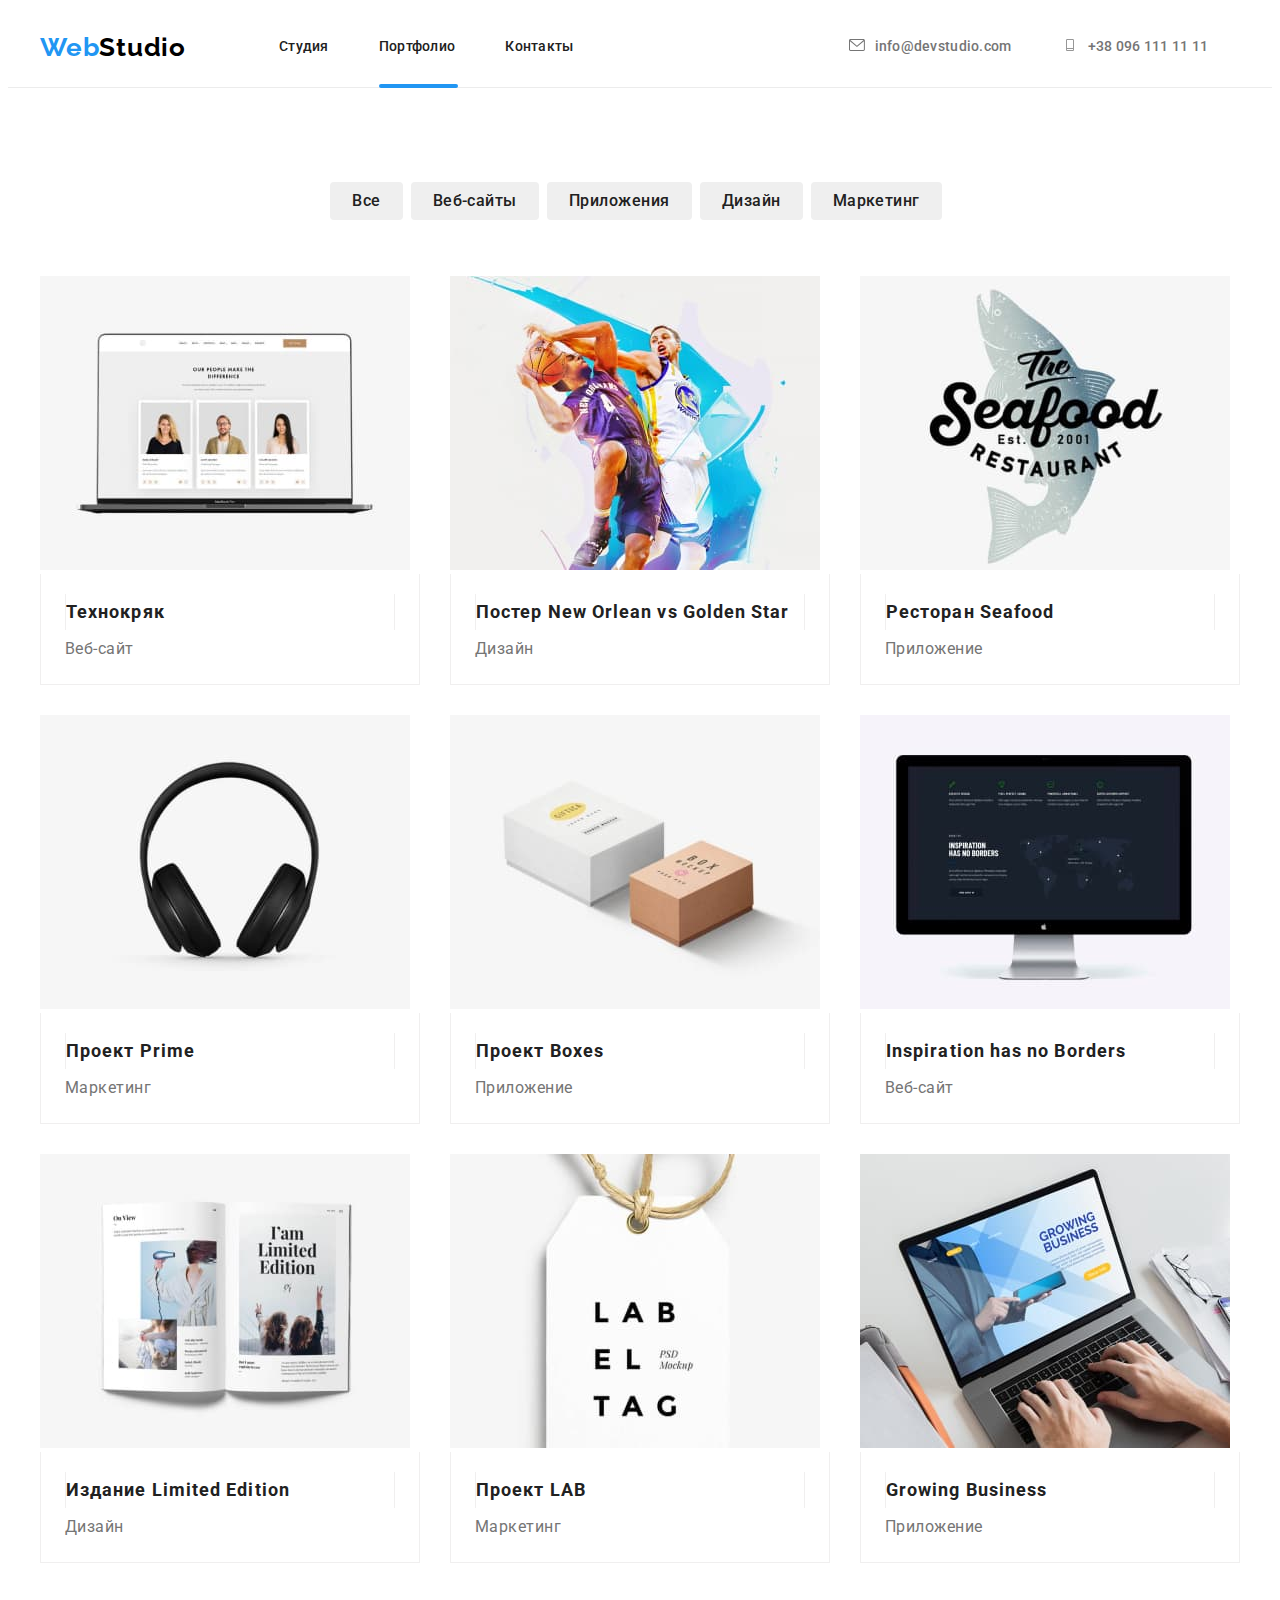
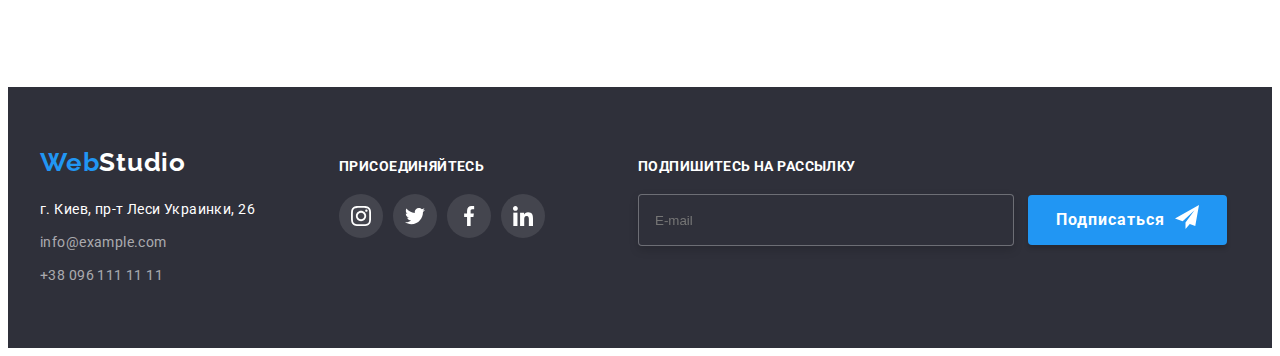
==== portfolio.html @ e9879a64 "img`s" ====
<!DOCTYPE html>
<html lang="ru">
  <head>
    <meta charset="UTF-8" />
    <meta http-equiv="X-UA-Compatible" content="IE=edge" />
    <meta name="viewport" content="width=device-width, initial-scale=1.0" />

    <link rel="preconnect" href="https://fonts.googleapis.com" />
    <link rel="preconnect" href="https://fonts.gstatic.com" crossorigin />
    <link
      href="https://fonts.googleapis.com/css2?family=Raleway:wght@700&family=Roboto:wght@100;300;400;500;700;900&display=swap"
      rel="stylesheet"
    />
    <link
      rel="stylesheet"
      href="https://cdnjs.cloudflare.com/ajax/libs/modern-normalize/1.1.0/modern-normalize.min.css"
      integrity="sha512-wpPYUAdjBVSE4KJnH1VR1HeZfpl1ub8YT/NKx4PuQ5NmX2tKuGu6U/JRp5y+Y8XG2tV+wKQpNHVUX03MfMFn9Q=="
      crossorigin="anonymous"
      referrerpolicy="no-referrer"
    />

    <link rel="stylesheet" href="./style/styles.css" />
    <title class="visually-hidden">Portfolio</title>
  </head>
  <body>
    <header class="header">
      <div class="container">
        <!--навигация-->
        <a href="./index.html" class="logo-main"
          >Web<span class="logo-blue">Studio</span></a
        >
        <nav class="nav">
          <ul class="nav-list">
            <li class="nav-list-item list">
              <a class="nav-list-item-text" href="./index.html">Студия</a>
            </li>
            <li class="nav-list-item list">
              <div class="nav-list-item-text-portfolio-after"> <a class="nav-list-item-text" href="./portfolio.html"
                >Портфолио</a
              >
              </div>
            </li>
            <li class="nav-list-item list">
             <div class="nav-list-item-text-contacts-after"> <a class="nav-list-item-text" href="">Контакты</a>
             </div>
            </li>
          </ul>
        </nav>

        <a class="nav-mail" href="emailto:info@devstudio.com"
          ><svg class="icon-envelope" width="16" , height="12">
            <use href="./images/symbol-defs.svg#icon-envelope-hover"></use></svg
          >info@devstudio.com</a
        >
        <a class="nav-phone" href="tel:+380961111111"
          ><svg class="icon-phone" width="16" , height="12">
            <use href="./images/symbol-defs.svg#icon-tel"></use></svg
          >+38 096 111 11 11</a
        >
      </div>
    </header>

    <main class="portfolio-main">
      <h1 class="portfolio-header">Портфолио</h1>
      <section class="portfolio-rubrication">
        <div class="container">
          <ul class="portfolio-rubrication-list">
            <li class="portfolio-rubrication-item list">
              <button type="button" class="portfolio-rubrication-button">
                Все
              </button>
            </li>
            <li class="portfolio-rubrication-item list">
              <button type="button" class="portfolio-rubrication-button">
                Веб-сайты
              </button>
            </li>
            <li class="portfolio-rubrication-item list">
              <button type="button" class="portfolio-rubrication-button">
                Приложения
              </button>
            </li>
            <li class="portfolio-rubrication-item list">
              <button type="button" class="portfolio-rubrication-button">
                Дизайн
              </button>
            </li>
            <li class="portfolio-rubrication-item list">
              <button
                type="button"
                class="portfolio-rubrication-button"
                href=""
              >
                Маркетинг
              </button>
            </li>
          </ul>
          <ul class="portfolio-projects-list">
            <li class="portfolio-projects-item list">
              <div class="portfolio-text-wrap">
              <img
                class="portfolio-projects-img"
                src="./images/notebook.jpg"
                alt="макбук"
              />
              <p class="project-top-text">Ресурс предлагает комплексные предложения с разным уровнем функционала и сервисов. Все это позволит посетителю получить исчерпывающие сведения о компании или частном лице. </p>
              </div>
              <div class="portfolio-projetcs-block">
                <h2 class="portfolio-projects-name">Технокряк</h2>
                <p class="portfolio-projects-text">Веб-сайт</p>   
            </li>

            <li class="portfolio-projects-item list">
              <div class="portfolio-text-wrap">
              <img
                class="portfolio-projects-img"
                src="./images/basketball.jpg"
                alt="слэм-данк"
              />
              <p class="project-top-text">Ресурс предлагает комплексные предложения с разным уровнем функционала и сервисов. Все это позволит посетителю получить исчерпывающие сведения о компании или частном лице. </p>
              </div>
              <div class="portfolio-projetcs-block">
                <h2 class="portfolio-projects-name">
                  Постер New Orlean vs Golden Star
                </h2>
                <p class="portfolio-projects-text">Дизайн</p>
              </div>
            </li>

            <li class="portfolio-projects-item list">
              <div class="portfolio-text-wrap">
              <img
                class="portfolio-projects-img"
                src="./images/seafood.jpg"
                alt="лого-ресторан"
              />
              <p class="project-top-text">Ресурс предлагает комплексные предложения с разным уровнем функционала и сервисов. Все это позволит посетителю получить исчерпывающие сведения о компании или частном лице. </p>
              </div>
              <div class="portfolio-projetcs-block">
                <h2 class="portfolio-projects-name">Ресторан Seafood</h2>
                <p class="portfolio-projects-text">Приложение</p>
              </div>
            </li>

            <li class="portfolio-projects-item list">
              <div class="portfolio-text-wrap">
              <img
                class="portfolio-projects-img"
                src="./images/headphones.jpg"
                alt="наушники"
              />
              <p class="project-top-text">Ресурс предлагает комплексные предложения с разным уровнем функционала и сервисов. Все это позволит посетителю получить исчерпывающие сведения о компании или частном лице. </p>
              </div>
              <div class="portfolio-projetcs-block">
                <h2 class="portfolio-projects-name">Проект Prime</h2>
                <p class="portfolio-projects-text">Маркетинг</p>
              </div>
            </li>

            <li class="portfolio-projects-item list">
              <div class="portfolio-text-wrap">
              <img
                class="portfolio-projects-img"
                src="./images/boxes.jpg"
                alt="коробочки"
              />
              <p class="project-top-text">Ресурс предлагает комплексные предложения с разным уровнем функционала и сервисов. Все это позволит посетителю получить исчерпывающие сведения о компании или частном лице. </p>
              </div>
              <div class="portfolio-projetcs-block">
                <h2 class="portfolio-projects-name">Проект Boxes</h2>
                <p class="portfolio-projects-text">Приложение</p>
              </div>
            </li>

            <li class="portfolio-projects-item list">
              <div class="portfolio-text-wrap">
              <img
                class="portfolio-projects-img"
                src="./images/imac.jpg"
                alt="мечта"
              />
              <p class="project-top-text">Ресурс предлагает комплексные предложения с разным уровнем функционала и сервисов. Все это позволит посетителю получить исчерпывающие сведения о компании или частном лице. </p>
              </div>
              <div class="portfolio-projetcs-block">
                <h2 class="portfolio-projects-name">
                  Inspiration has no Borders
                </h2>
                <p class="portfolio-projects-text">Веб-сайт</p>
              </div>
            </li>

            <li class="portfolio-projects-item list">
              <div class="portfolio-text-wrap">
              <img
                class="portfolio-projects-img"
                src="./images/glossy.jpg"
                alt="журнал"
              />
              <p class="project-top-text">Ресурс предлагает комплексные предложения с разным уровнем функционала и сервисов. Все это позволит посетителю получить исчерпывающие сведения о компании или частном лице. </p>
              </div>
              <div class="portfolio-projetcs-block">
                <h2 class="portfolio-projects-name">Издание Limited Edition</h2>
                <p class="portfolio-projects-text">Дизайн</p>
              </div>
            </li>

            <li class="portfolio-projects-item list">
              <div class="portfolio-text-wrap">
              <img
                class="portfolio-projects-img"
                src="./images/lbltg.jpg"
                alt="лейбл"
              />
              <p class="project-top-text">Ресурс предлагает комплексные предложения с разным уровнем функционала и сервисов. Все это позволит посетителю получить исчерпывающие сведения о компании или частном лице. </p>
              </div>
              <div class="portfolio-projetcs-block">
                <h2 class="portfolio-projects-name">Проект LAB</h2>
                <p class="portfolio-projects-text">Маркетинг</p>
              </div>
            </li>

            <li class="portfolio-projects-item list">
              <div class="portfolio-text-wrap">
              <img
                class="portfolio-projects-img"
                src="./images/hands.jpg"
                alt="машинопись"
              />
              <p class="project-top-text">Ресурс предлагает комплексные предложения с разным уровнем функционала и сервисов. Все это позволит посетителю получить исчерпывающие сведения о компании или частном лице. </p>
              </div>
              <div class="portfolio-projetcs-block">
                <h2 class="portfolio-projects-name">Growing Business</h2>
                <p class="portfolio-projects-text">Приложение</p>
              </div>
            </li>
          </ul>
        </div>
      </section>
    </main>
    <footer class="footer">
      <!--подвал-->
      <div class="container">
         <section class="left-side">
          <address class="adress">
            <a href="/index.html" class="logo-footer"
              >Web<span class="logo-white">Studio</span></a
            >
            <ul class="footer-list">
              <li class="footer-item list">
                <a
                  class="footer-map"
                  href="https://bit.ly/3pXMvUd"
                  target="blank"
                  rel="noopener noreferrer"
                  >г. Киев, пр-т Леси Украинки, 26
                </a>
              </li>
              <li class="footer-item list">
                <a class="footer-item link" href="mailto:info@devstudio.com"
                  >info@example.com</a
                >
              </li>
              <li class="footer-item list">
                <a class="footer-item link" href="tel:+380961111111"
                  >+38 096 111 11 11</a
                >
              </li>
            </ul>
          </address>
        </section>
        <section class="right-side">
          <h3 class="footer-header">присоединяйтесь</h3>
          <ul class="footer-soc-list">
            <li class="footer-soc-item list">
              <a class="footer-soc-link" href=""
                ><svg class="footer-soc-icon" width="20" , height="20">
                  <use
                    href="./images/symbol-defs.svg#icon-instagram-2"
                  ></use></svg
              ></a>
            </li>
            <li class="footer-soc-item list">
              <a class="footer-soc-link" href=""><svg class="footer-soc-icon" width="20" , height="20">
                        <use
                          href="./images/symbol-defs.svg#icon-twitter"
                        ></use></svg
                    ></a>
            </li>
            <li class="footer-soc-item list">
              <a class="footer-soc-link" href=""> <svg class="footer-soc-icon" width="20" , height="20">
                        <use
                          href="./images/symbol-defs.svg#icon-facebook"
                        ></a>
            </li>
            <li class="footer-soc-item list">
              <a class="footer-soc-link" href=""><svg class="footer-soc-icon" width="20" , height="20">
                        <use
                          href="./images/symbol-defs.svg#icon-linkedin-1"
                        ></use></svg
                    ></a>
            </li>
          </ul>
        </section>
        <section>
          <div class="footer-form-content"><h3 class="footer-send-header">Подпишитесь на рассылку</h3>
          
            <form class="form-block">
            <input type="email" name="user-email" class="footer-input" placeholder="E-mail">
            <button type="submit" class="submit-mail"><span class="button-content">Подписаться<svg class="icon-send-footer" width="24" , height="24">
         <use href="./images/symbol-defs.svg#icon-icon-send" ></use>
                      </svg></span></button>
          </form>
        </div>
        </section>
      </div>
        </address>
      </div>
    </footer>
  </body>
</html>
---- style/styles.css ----
:root {
  --header-color: #000000;
  --padding-often: 94px;
}
body {
  font-family: "Roboto", "Raleway";
  background-color: rgb(255, 255, 255);
}
a {
  text-decoration: none;
}

.list {
  font-family: "Roboto";
  font-style: normal;
  list-style: none;
  border: none;
}
.noway {
  border: #000000;
}
p,
h1,
h2,
h3 {
  margin: 0;
}
ul {
  padding-left: 0;
  margin: 0;
}
.visually-hidden {
  position: absolute;
  white-space: nowrap;
  width: 1px;
  height: 1px;
  overflow: hidden;
  border: 0;
  padding: 0;
}
.button {
  cursor: pointer;
}
.container {
  width: 1200px;
  padding-left: 15px;
  padding-right: 15px;
  margin: 0 auto;
}
.logo-main {
  font-family: "Raleway";
  font-style: normal;
  font-weight: 700;
  font-size: 26px;
  line-height: 1.19;
  letter-spacing: 0.03em;
  margin-right: 93px;

  color: #2196f3;
}
.logo-footer {
  font-family: "Raleway";
  font-style: normal;
  font-weight: 700;
  font-size: 26px;
  line-height: 1.19;
  letter-spacing: 0.03em;
  margin-right: 93px;

  color: #2196f3;
}

.logo-blue {
  color: var(--header-color);
}

.header {
  background-color: #ffffff;
  border-bottom: 1px solid #ececec;
  padding-top: 24px;
  padding-bottom: 24px;
}
/*------------------------------------NAV-----------------------------------*/
.header .container {
  display: flex;
  align-items: center;
}
.nav-list {
  display: flex;
  flex-direction: row;
}
.nav-list-item-text {
  font-weight: 500;
  font-size: 14px;
  line-height: 1.14;
  letter-spacing: 0.02em;
  color: #212121;
  margin-right: 50px;
  transition-property: color;
  transition-duration: 250ms;
  transition-timing-function: cubic-bezier(0.4, 0, 0.2, 1);
}

.nav-list-item-text:hover {
  color: #2196f3;
}
.nav-list:last-child(3) {
  margin-right: 0px;
}
.nav-list-item-text:focus {
  color: #2196f3;
  outline: none;
}
.nav-mail {
  font-weight: 500;
  font-size: 14px;
  line-height: 1.14;
  letter-spacing: 0.02em;
  color: #757575;
  margin-right: 50px;
  margin-left: 225px;
  fill: #2196f3;
  transition-property: color, fill;
  transition-duration: 250ms;
  transition-timing-function: cubic-bezier(0.4, 0, 0.2, 1);
}
.nav-mail:hover {
  color: #2196f3;
}
.nav-mail:focus {
  color: #2196f3;
  outline: none;
}
.nav-phone {
  font-weight: 500;
  font-size: 14px;
  line-height: 1.14;
  letter-spacing: 0.02em;
  text-decoration: none;
  color: #757575;
  fill: #2196f3;
  transition-property: color, fill;
  transition-duration: 250ms;
  transition-timing-function: cubic-bezier(0.4, 0, 0.2, 1);
}
.nav-phone:hover {
  color: #2196f3;
}
.nav-phone:focus {
  color: #2196f3;
  outline: none;
}

.icon-envelope {
  fill: currentColor;
  margin-right: 10px;
}
.icon-phone {
  fill: currentColor;
  margin-right: 10px;
}
.nav-list-item-text-portfolio-after::after {
  content: "";
  width: 79px;
  height: 4px;
  background-color: #2196f3;
  display: flex;
  border-radius: 2px;
  top: 29px;
  position: relative;
}
.nav-list-item-text-after::after {
  content: "";
  width: 49px;
  height: 4px;
  background-color: #2196f3;
  display: flex;
  border-radius: 2px;
  top: 29px;
  position: relative;
}
/*.nav-list-item-text-contacts-after::after {
  content: "";
  width: 68px;
  height: 4px;
  background-color: #2196f3;
  display: flex;
  border-radius: 2px;
  top: 29px;
  position: relative;
}
*/

/*------------------------------------MAIN-----------------------------------*/

.main-header {
  font-weight: 900;
  font-size: 44px;
  line-height: 1.36;
  text-align: center;
  letter-spacing: 0.06em;
  text-transform: uppercase;
  color: #ffffff;
  left: 0px;
  top: 80px;
  border-color: white;
  border-radius: 4px;
  max-width: 696px;
  margin: 0 auto;
  margin-bottom: 30px;
}
.main-section {
  display: flex;
  padding-top: 200px;
  padding-bottom: 200px;
  background: #c4c4c4;
  background-image: linear-gradient(
      rgba(47, 48, 58, 0.4),
      rgba(47, 48, 58, 0.4)
    ),
    url(../images/BG-hero.jpg);
  background-repeat: no-repeat;
  background-position: center;
  background-size: auto;
}

.main-header-button {
  display: block;
  font-family: inherit;
  font-weight: 700;
  font-size: 16px;
  line-height: 1.87;
  align-items: center;
  text-align: center;
  letter-spacing: 0.06em;
  color: #ffffff;
  min-width: 200px;
  height: 50px;
  margin: 0 auto;
  background: #2196f3;
  box-shadow: 0px 1px 7px rgba(0, 0, 0, 0.15);
  border-radius: 4px;
  border: 0px;
}
/*------------------------------------FEATURES----------------------------------- */
.section-features {
  padding-top: var(--padding-often);
  padding-bottom: var(--padding-often);
}
.icon-feature {
  margin-bottom: 30px;
  align-items: center;
}
.icon-feature-item {
  width: 270px;
  height: 120px;
  padding: 25px 100px;
  border-radius: 4px;
  background-color: #f5f4fa;
}

.features-list-header {
  font-weight: 700;
  font-size: 14px;
  line-height: 1.14;
  letter-spacing: 0.03em;
  text-transform: uppercase;
  color: #212121;
  margin-bottom: 10px;
}
.features-list-text {
  font-weight: 400;
  font-size: 14px;
  line-height: 1.71;
  letter-spacing: 0.03em;
  color: #757575;
  max-width: 270px;
}
.features-list {
  display: flex;
  justify-content: space-between;
}
/*------------------------------------WHAT-WE-CAN----------------------------------- */
.can-do-header {
  font-weight: 700;
  font-size: 36px;
  line-height: 1.16;
  text-align: center;
  letter-spacing: 0.03em;
  margin-bottom: 50px;
}
.can-do-list {
  display: flex;
  flex-direction: row;
  justify-content: space-between;
}
.a .can-do-img {
  border: 0px;
}
.section-can-do {
  padding-bottom: var(--padding-often);
}
.can-do-text {
  font-family: "Roboto";
  font-style: Bold;
  font-weight: 700;
  font-size: 14px;
  line-height: 1.14;
  letter-spacing: 0.03em;
  color: #ffffff;
  padding: 27px 82px;
  text-transform: uppercase;
}
.can-do-img {
  position: relative;
}
.can-do-bg {
  background: rgba(47, 48, 58, 0.8);
  position: absolute;
  min-width: 370px;
  bottom: 3px;
}
/*------------------------------------OUR-TEAM-----------------------------------*/
.section-team {
  padding-top: var(--padding-often);
  padding-bottom: var(--padding-often);
  background-color: #f5f4fa;
}
.team-header {
  font-weight: 700;
  font-size: 36px;
  line-height: 1.16;
  text-align: center;
  letter-spacing: 0.03em;
  margin-bottom: 50px;
}
.team-list-item {
  background: #ffffff;
  box-shadow: 0px 1px 3px rgba(0, 0, 0, 0.12), 0px 1px 1px rgba(0, 0, 0, 0.14),
    0px 2px 1px rgba(0, 0, 0, 0.2);
  border-radius: 0px 0px 4px 4px;
  width: 270px;
  height: 1.03;
}

.team-list-names {
  font-weight: 500;
  font-size: 16px;
  line-height: 1.19;
  text-align: center;
  letter-spacing: 0.03em;
  color: #212121;
  margin-bottom: 10px;
}
.team-list-skill {
  font-weight: 400;
  font-size: 16px;
  line-height: 1.19;
  text-align: center;
  letter-spacing: 0.03em;
  color: #757575;
  margin-bottom: 16px;
}
.team-list {
  display: flex;
  flex-direction: row;
  justify-content: space-between;
}

.team-list-block {
  padding-top: 30px;
  padding-bottom: 30px;
  box-shadow: 0px 1px 3px rgba(0, 0, 0, 0.12), 0px 1px 1px rgba(0, 0, 0, 0.14),
    0px 2px 1px rgba(0, 0, 0, 0);
  border-radius: 0px 0px 4px 4px;
  background-color: #ffffff;
}
.soc-list {
  display: flex;
  justify-content: center;
}
.team-soc-link {
  width: 44px;
  height: 44px;
  background-color: #ffffff;
  border-radius: 50%;
  display: flex;
  align-items: center;
  justify-content: center;
  fill: #2196f3;
  transition-property: fill, background-color;
  transition-duration: 250ms;
  transition-timing-function: cubic-bezier(0.4, 0, 0.2, 1);
}
.team-soc-item {
  margin-right: 10px;
}
.team-soc-icon {
  fill: #afb1b8;
  transition-property: fill;
  transition-duration: 250ms;
  transition-timing-function: cubic-bezier(0.4, 0, 0.2, 1);
}

.team-soc-icon:hover {
  fill: #ffffff;
}
.team-soc-icon:focus {
  background-color: #757575;
  outline: none;
  transition-duration: 250ms;
  transition-timing-function: cubic-bezier(0.4, 0, 0.2, 1);
}
.team-soc-link:hover {
  background-color: #2196f3;
}
.team-soc-link:hover .team-soc-icon {
  fill: #fdfeff;
}
.team-soc-link:focus .team-soc-icon {
  background-color: #2196f3;
  fill: #ffffff;
  outline: none;
  transition-duration: 250ms;
  transition-timing-function: cubic-bezier(0.4, 0, 0.2, 1);
}
.team-soc-link:focus {
  background-color: #2196f3;
  outline: none;
  transition-duration: 250ms;
  transition-timing-function: cubic-bezier(0.4, 0, 0.2, 1);
}
/*------------------------------------FOOTER----------------------------------- */
.logo-white {
  color: white;
}
.footer {
  background: #2f303a;
  padding-top: 60px;
}
.footer-map {
  font-weight: 400;
  font-size: 14px;
  line-height: 1.71;
  letter-spacing: 0.03em;
  color: rgb(255, 255, 255);
}
.link {
  font-weight: 400;
  font-size: 14px;
  line-height: 1.71;
  letter-spacing: 0.03em;
  color: rgba(255, 255, 255, 0.6);
  text-decoration: none;
  font-style: normal;
}
.footer-item {
  margin-bottom: 9px;
}
.footer-list {
  margin-top: 20px;
}
.footer-item:last-child {
  margin-bottom: 0;
}
.footer {
  padding-bottom: 60px;
}
.footer-header {
  font-family: "Roboto";
  font-style: bold;
  font-weight: 700;
  font-size: 14px;
  line-height: 16px;
  letter-spacing: 0.03em;
  text-transform: uppercase;
  color: #ffffff;
  padding-bottom: 20px;
}
/*-----------------------------------------------Foooter links--------------------------------*/
.footer .container {
  display: flex;
  align-items: baseline;
}
.right-side {
  margin-left: 60px;
}
.footer-soc-list {
  display: flex;
  justify-content: center;
}
.footer-soc-item:last-child {
  margin-right: 0;
}
.footer-soc-link {
  width: 44px;
  height: 44px;
  background-color: rgba(255, 255, 255, 0.1);
  border-radius: 50%;
  display: flex;
  align-items: center;
  justify-content: center;
  transition-property: border, fill, background-color;
  transition-duration: 250ms;
  transition-timing-function: cubic-bezier(0.4, 0, 0.2, 1);
}
.footer-soc-item {
  margin-right: 10px;
}
.footer-soc-icon {
  fill: #ffffff;
  transition-property: fill;
  transition-duration: 250ms;
  transition-timing-function: cubic-bezier(0.4, 0, 0.2, 1);
}

.footer-soc-icon:hover {
  fill: #ffffff;
}
.footer-soc-link:focus {
  background-color: #2196f3;
  outline: none;
  transition-duration: 250ms;
  transition-timing-function: cubic-bezier(0.4, 0, 0.2, 1);
}
.footer-soc-link:hover {
  background-color: #2196f3;
}
.footer-soc-link:hover .footer-soc-icon {
  fill: #fdfeff;
}
/*-----------------------------------------footer-form-----------------------------*/
.footer-input {
  background-color: #2f303a;
  border: 1px solid rgba(255, 255, 255, 0.3);
  filter: drop-shadow(0px 4px 4px rgba(0, 0, 0, 0.15));
  border-radius: 4px;
  color: rgba(255, 255, 255, 0.6);
  width: 358px;
  height: 50px;
  padding: 0px 0px 0px 16px;
  outline: none;
}
.footer-input:focus {
  border-color: #2196f3;
  transition-property: border, fill, background-color, box-shadow;
  transition-duration: 250ms;
  transition-timing-function: cubic-bezier(0.4, 0, 0.2, 1);
}
.footer-input:hover {
  border-color: #2196f3;
  transition-property: border, fill, background-color, box-shadow;
  transition-duration: 250ms;
  transition-timing-function: cubic-bezier(0.4, 0, 0.2, 1);
}
.footer-form-content {
  margin-left: 93px;
}
.form-block {
  align-items: center;
}
.submit-mail {
  background: #2196f3;
  box-shadow: 0px 4px 4px rgba(0, 0, 0, 0.15);
  border-radius: 4px;
  border: none;
  padding: 10px 28px;
  fill: white;
  margin-left: 10px;
  position: relative;
  font-family: "Roboto";
  font-style: bold;
  font-weight: 700;
  font-size: 16px;
  line-height: 1.88;
  letter-spacing: 0.06em;
  color: #ffffff;
  cursor: pointer;
}
.submit-mail:hover {
  border-color: #ffffff;
  border: -1px solid grey;
  box-sizing: border-box;
  transition-property: border-color, fill, background-color, box-shadow;
  transition-duration: 250ms;
  transition-timing-function: cubic-bezier(0.4, 0, 0.2, 1);
  cursor: pointer;
}
.submit-mail:focus {
  border-color: #ffffff;
  border: -1px solid grey;
  box-sizing: border-box;
  transition-property: border-color, fill, background-color, box-shadow;
  transition-duration: 250ms;
  transition-timing-function: cubic-bezier(0.4, 0, 0.2, 1);
}
.button-content {
  display: flex;
}
.icon-send-footer {
  margin-left: 10px;
}
.footer-send-header {
  font-family: "Roboto";

  font-weight: 700;
  font-size: 14px;
  line-height: 16px;
  letter-spacing: 0.03em;
  text-transform: uppercase;
  padding-bottom: 20px;
  color: #ffffff;
}
/*______________________________________PORTFOLIO_________________________________*/

.portfolio-header {
  display: none;
}
.portfolio-rubrication {
  padding-top: var(--padding-often);
  padding-bottom: var(--padding-often);
}
.portfolio-rubrication-button {
  font-family: "Roboto";
  font-weight: 500;
  font-size: 16px;
  line-height: 1.62;
  text-align: center;
  letter-spacing: 0.03em;
  color: #212121;
  border: #ffffff;
  border-radius: 4px;
  padding: 6px 22px;
  transition-property: border, fill, box-shadow;
  transition-duration: 250ms;
  transition-timing-function: cubic-bezier(0.4, 0, 0.2, 1);
}
.portfolio-rubrication-button:hover {
  background: #2196f3;
  color: #ffffff;
  box-shadow: 0px 3px 1px rgba(0, 0, 0, 0.1), 0px 1px 2px rgba(0, 0, 0, 0.08),
    0px 2px 2px rgba(0, 0, 0, 0.12);
}

.portfolio-rubrication-item {
  margin-right: 8px;
}
.portfolio-rubrication-button:focus {
  background: #2196f3;
  color: #ffffff;
  outline: none;
}

.portfolio-rubrication-list {
  display: flex;
  flex-direction: row;
  justify-content: center;
  margin-bottom: 56px;
}
.portfolio-projects-item {
  display: flex;
  flex-direction: column;
  margin-bottom: 30px;
  border: none;
  transition-property: border, fill, background-color, box-shadow;
  transition-duration: 250ms;
  transition-timing-function: cubic-bezier(0.4, 0, 0.2, 1);
}
.portfolio-projects-item:hover {
  box-shadow: 0px 1px 3px rgba(0, 0, 0, 0.12), 0px 1px 1px rgba(0, 0, 0, 0.14),
    0px 2px 1px rgba(0, 0, 0, 0.2);
  border-radius: 0px 0px 4px 4px;
}
/*______________________________________PROJECTS_________________________________*/
.portfolio-projects-img {
  width: 370px;
}
.portfolio-projects-name {
  font-weight: 700;
  font-size: 18px;
  line-height: 2;
  letter-spacing: 0.06em;
  color: #212121;
  border-left: 1px solid #f0efef;
  border-right: 1px solid #f0efef;
}
.portfolio-projects-text {
  font-weight: 400;
  font-size: 16px;
  line-height: 1.88;
  letter-spacing: 0.03em;
  color: #757575;
}
.portfolio-projects-list {
  display: flex;
  flex-wrap: wrap;
  margin-left: -30px;
  margin-bottom: -30px;
}
.portfolio-projects-item {
  width: calc(100% / 3 - 30px);
  margin-left: 30px;
  margin-bottom: 30px;
}
.portfolio-projects-name {
  margin-bottom: 4px;
}

.portfolio-projetcs-block {
  padding: 20px 24px;
  border-bottom: 1px solid #f0efef;
  border-left: 1px solid #f0efef;
  border-right: 1px solid #f0efef;
}
.portfolio-projects-list:nth-last-child(-n + 3) {
  margin-bottom: 0;
}
.portfolio-projects-item:hover .project-top-text {
  transform: translateY(0%);
}
.portfolio-text-wrap {
  position: relative;
  overflow: hidden;
}
.project-top-text {
  background-color: rgba(33, 150, 243, 0.9);
  position: absolute;
  top: 0;
  height: 100%;
  font-family: "Roboto";
  font-style: normal;
  font-weight: 400;
  font-size: 18px;
  line-height: 1.56;
  padding: 63px 24px;
  letter-spacing: 0.03em;
  color: #ffffff;
  transform: translateY(100%);
  transition: transform 250ms cubic-bezier(0.4, 0, 0.2, 1);
}

/*----------------------------------------------Clients----------------------*/
.clients {
  padding-bottom: var(--padding-often);
  padding-top: var(--padding-often);
}
.clients-list {
  display: flex;
  justify-content: center;
  align-items: center;
  margin-left: -30px;
}
.clients-link {
  display: flex;
  width: 170px;
  height: 92px;
  border: 1px solid #afb1b8;
  box-sizing: border-box;
  border-radius: 4px;
  fill: #afb1b8;
  transition-property: border, fill, background-color;
  transition-duration: 250ms;
  transition-timing-function: cubic-bezier(0.4, 0, 0.2, 1);
}
.clients-item {
  width: calc(100% / 6 - 30px);
  margin-left: 30px;
}
.client-icon {
  margin: 16px 32px;
}
.clients-link:hover {
  border: 1px solid #2196f3;
  fill: #2196f3;
}
.clients-link:focus {
  background-color: #ffffff;
  fill: #2196f3;
  outline: none;
  border: 1px solid #2196f3;
}
/*-------------------------------------------------Modal---------------------------------------*/
.backdrop {
  width: 100%;
  height: 100%;
  background-color: rgba(0, 0, 0, 0.2);
  position: fixed;
  top: 0;
  transition: opacity 800ms, visibility 800ms, transform 10ms;
}
.backdrop.is-hidden .modal {
  transition: 1.9s cubic-bezier(0.17, 0.67, 0.83, 0.67);
  transform: translate(-50%, -50%) rotatex(180deg) rotateY(180deg) scale(0);
}
.modal {
  width: 528px;
  min-height: 581px;
  background-color: #ffffff;
  box-shadow: 0px 1px 3px rgba(0, 0, 0, 0.12), 0px 1px 1px rgba(0, 0, 0, 0.14),
    0px 2px 1px rgba(0, 0, 0, 0.2);
  border-radius: 4px;
  position: absolute;
  top: 50%;
  left: 50%;
  transition: transform 250ms;
  transform: translate(-50%, -50%);
  padding: 40px;
}
.modal-button {
  border: 1px solid rgba(0, 0, 0, 0.1);
  border-radius: 50%;
  background-color: #ffffff;
  position: absolute;
  top: 8px;
  right: 8px;
  width: 30px;
  height: 30px;
}
.icon-modal:hover {
  fill: #2196f3;
  cursor: pointer;
}
.icon-modal:focus {
  outline: none;
}
.modal-button:focus .icon-modal {
  fill: #2196f3;
}
.modal-button:focus {
  outline: none;
}
.icon-modal {
  fill: #000000;
}
.is-hidden {
  opacity: 0;
  pointer-events: none;
  visibility: hidden;
}
.modal-title {
  font-family: "Roboto";
  font-style: Bold;
  font-weight: 700;
  font-size: 20px;
  line-height: 23px;
  text-align: center;
  letter-spacing: 0.03em;
  margin-bottom: 12px;
  color: #212121;
}

.modal-input {
  width: 100%;
  height: 40px;
  padding-left: 40px;
  border: 1px solid rgba(33, 33, 33, 0.2);
  border-radius: 4px;
  transition-duration: 250ms;
  transition-timing-function: cubic-bezier(0.4, 0, 0.2, 1);
  margin-bottom: 10px;
}
.modal-input:hover {
  cursor: pointer;
  border-color: #2196f3;
}
.modal-input:focus {
  outline: none;
  border-color: #2196f3;
}
.submit-button {
  font-family: "Roboto";
  font-style: Bold;
  font-weight: 700;
  font-size: 16px;
  line-height: 1.88;
  background-color: #2196f3;
  border: none;
  letter-spacing: 0.06em;
  color: #ffffff;
  box-shadow: 0px 4px 4px rgba(0, 0, 0, 0.15);
  border-radius: 4px;
  outline: none;
  padding: 10px 55px;
  cursor: pointer;
  display: block;
  margin: 0 auto;
  margin-top: 30px;
}
.submit-button:hover {
  cursor: pointer;
  outline: auto;
}
.submit-button:focus {
  outline: auto;
}
.modal-input::placeholder {
  color: rgba(117, 117, 117, 0.5);
}
.modal-label {
  font-family: "Roboto";
  font-style: normal;
  font-weight: 400;
  font-size: 12px;
  line-height: 14px;
  letter-spacing: 0.01em;
  margin-bottom: 4px;

  color: #757575;
  display: block;
}
.modal-comment {
  width: 100%;
  height: 120px;
  border: 1px solid rgba(33, 33, 33, 0.2);
  border-radius: 4px;
  padding: 12px 16px;
  color: rgba(0, 0, 0, 0.5);
  resize: none;
  outline: none;

  transition-duration: 250ms;
  transition-timing-function: cubic-bezier(0.4, 0, 0.2, 1);
}
.modal-comment:hover {
  cursor: pointer;
  border-color: #2196f3;
}
.modal-comment:focus {
  outline: none;
  border-color: #2196f3;
}

.policy-label {
  font-family: "Roboto";
  font-style: normal;
  font-weight: 400;
  font-size: 14px;
  line-height: 0.58;
  letter-spacing: 0.03em;
  margin-right: 4px;
  color: #757575;
  cursor: pointer;
}
.policy-ask {
  margin-top: 20px;
  display: flex;
  justify-content: center;
}

.policy-link {
  color: #2196f3;
  text-decoration: underline;
  outline: none;
}
.policy-link:focus {
  border: 1px solid #2196f3;
  border-radius: 2px;
}
.policy-checkbox.is-hidden .policy-ask {
  opacity: 0;
}
.custom-checkbox + label {
  display: inline-flex;
  align-items: center;
  user-select: none;
}
.custom-checkbox + label::before {
  content: "";
  display: inline-block;
  width: 1em;
  height: 1em;
  flex-shrink: 0;
  flex-grow: 0;
  border: 2px solid #000000;
  border-radius: 0.1em;
  margin-right: 0.5em;
  background-repeat: no-repeat;
  background-position: center center;
  background-size: 50% 50%;
  cursor: pointer;
}
.custom-checkbox:checked + label::before {
  border-color: #2196f3;
  background-color: #2196f3;
  background-image: url(../images/SVG/galochka.svg);
  background-size: 11px 18px;
}
.custom-checkbox:focus + label::before {
  border: 1px solid #2196f3;
}
.custom-checkbox:not(:disabled):active + label::before {
  background-color: #b3d7ff;
  border-color: #b3d7ff;
}
.custom-checkbox:hover + label::before {
  cursor: pointer;
}
.custom-checkbox {
  position: absolute;
  z-index: -1;
  opacity: 0;
}
.policy-ask {
  font-family: "Roboto";
  font-style: normal;
  font-weight: 400;
  font-size: 14px;
  line-height: 1.71;

  letter-spacing: 0.03em;

  color: #757575;
}

.modal-div {
  position: relative;
  margin-bottom: 10px;
  align-items: center;
}
.modal-icon {
  position: absolute;
  left: 10px;
  top: 50%;
  transform: translateY(-50%);
}
.modal-input:hover + .modal-icon {
  fill: #2196f3;
  cursor: pointer;
}
.modal-input:focus + .modal-icon {
  fill: #2196f3;
  cursor: pointer;
}
#editor {
  color: rgb(0, 0, 0);
  font-family: "Roboto";
  font-size: 16px;
}
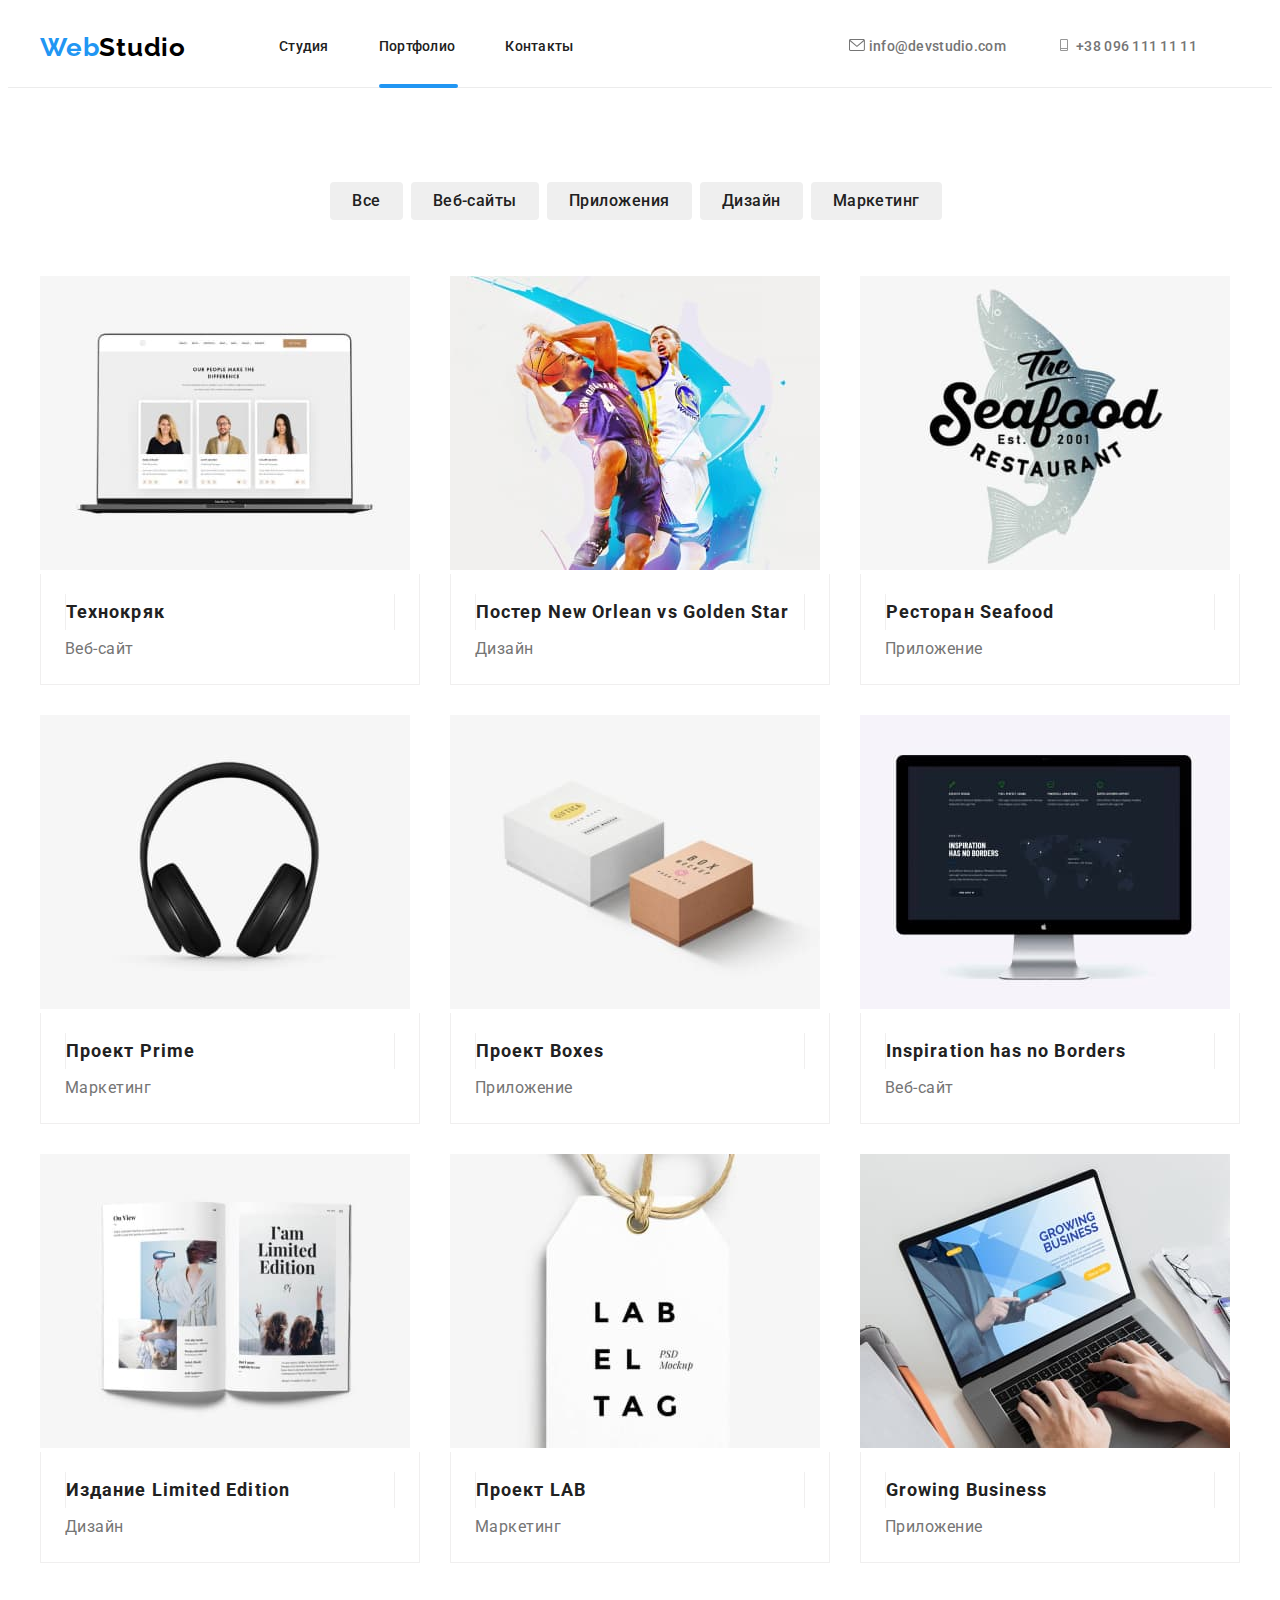
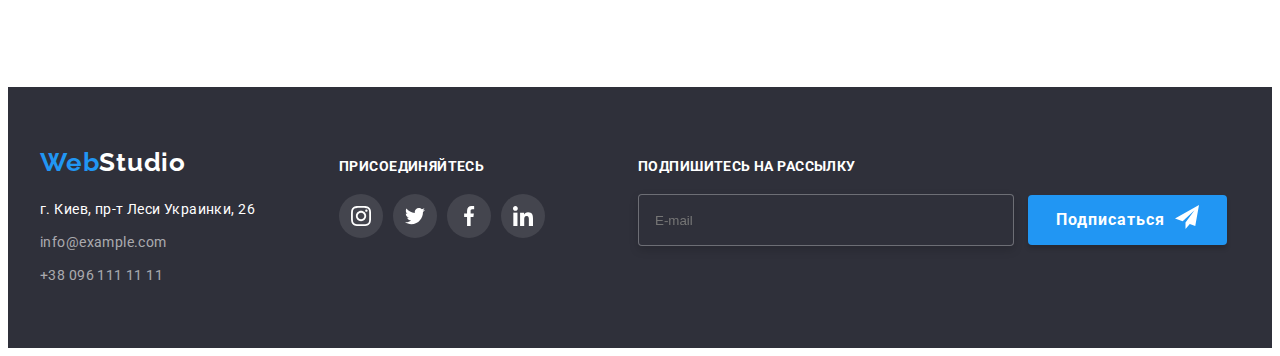
==== commit 67c79db6: "BEM used" ====
--- a/portfolio.html
+++ b/portfolio.html
@@ -19,8 +19,9 @@
       referrerpolicy="no-referrer"
     />
 
-    <link rel="stylesheet" href="./style/styles.css" />
-    <title class="visually-hidden">Portfolio</title>
+    <link rel="stylesheet" href="./css/styles.css" />
+    <link rel="stylesheet" href="./css/main.css" />
+    <title class="portfolio-title">Portfolio</title>
   </head>
   <body>
     <header class="header">
@@ -30,32 +31,38 @@
           >Web<span class="logo-blue">Studio</span></a
         >
         <nav class="nav">
-          <ul class="nav-list">
-            <li class="nav-list-item list">
-              <a class="nav-list-item-text" href="./index.html">Студия</a>
-            </li>
-            <li class="nav-list-item list">
-              <div class="nav-list-item-text-portfolio-after"> <a class="nav-list-item-text" href="./portfolio.html"
+          <ul class="menu-list">
+            <li class="menu-list__item list">
+              <a class="menu-list__text" href="./index.html">Студия</a>
+            </li>
+            <li class="menu-list__item list">
+              <div class="menu-list__portfolio-after"> <a class="menu-list__text" href="./portfolio.html"
                 >Портфолио</a
               >
               </div>
             </li>
-            <li class="nav-list-item list">
-             <div class="nav-list-item-text-contacts-after"> <a class="nav-list-item-text" href="">Контакты</a>
-             </div>
+            <li class="menu-list__item list">
+            <div class="nav-list-item-text-contacts-after"> 
+            <a class="menu-list__text" href="">Контакты
+
+            </a>
+          </div>
             </li>
           </ul>
         </nav>
 
-        <a class="nav-mail" href="emailto:info@devstudio.com"
-          ><svg class="icon-envelope" width="16" , height="12">
-            <use href="./images/symbol-defs.svg#icon-envelope-hover"></use></svg
-          >info@devstudio.com</a
+        <a class="mail" href="emailto:info@devstudio.com">
+          <svg class="icon" width="16" , height="12">
+            <use href="./images/symbol-defs.svg#icon-envelope-hover"></use>
+          </svg>
+          info@devstudio.com</a
         >
-        <a class="nav-phone" href="tel:+380961111111"
-          ><svg class="icon-phone" width="16" , height="12">
-            <use href="./images/symbol-defs.svg#icon-tel"></use></svg
-          >+38 096 111 11 11</a
+
+        <a class="phone" href="tel:+380961111111">
+          <svg class="icon" width="16" , height="12">
+            <use href="./images/symbol-defs.svg#icon-tel"></use>
+          </svg>
+          +38 096 111 11 11</a
         >
       </div>
     </header>
@@ -98,18 +105,17 @@
           <ul class="portfolio-projects-list">
             <li class="portfolio-projects-item list">
               <div class="portfolio-text-wrap">
-              <img
+                <img
                 class="portfolio-projects-img"
                 src="./images/notebook.jpg"
-                alt="макбук"
-              />
-              <p class="project-top-text">Ресурс предлагает комплексные предложения с разным уровнем функционала и сервисов. Все это позволит посетителю получить исчерпывающие сведения о компании или частном лице. </p>
+                alt="макбук"/>
+                  <p class="project-top-text">Ресурс предлагает комплексные предложения с разным уровнем функционала и сервисов. Все это позволит посетителю получить исчерпывающие сведения о компании или частном лице. </p>
               </div>
               <div class="portfolio-projetcs-block">
                 <h2 class="portfolio-projects-name">Технокряк</h2>
-                <p class="portfolio-projects-text">Веб-сайт</p>   
-            </li>
-
+                <p class="portfolio-projects-text">Веб-сайт</p>
+              </div>   
+            </li>
             <li class="portfolio-projects-item list">
               <div class="portfolio-text-wrap">
               <img
@@ -240,11 +246,9 @@
     <footer class="footer">
       <!--подвал-->
       <div class="container">
-         <section class="left-side">
-          <address class="adress">
-            <a href="/index.html" class="logo-footer"
-              >Web<span class="logo-white">Studio</span></a
-            >
+          <section class="left-side">
+            <address class="adress">
+              <a href="/index.html" class="logo-footer">Web<span class="logo-white">Studio</span></a>
             <ul class="footer-list">
               <li class="footer-item list">
                 <a
@@ -276,28 +280,34 @@
                 ><svg class="footer-soc-icon" width="20" , height="20">
                   <use
                     href="./images/symbol-defs.svg#icon-instagram-2"
-                  ></use></svg
-              ></a>
+                  ></use>
+                </svg>
+              </a>
             </li>
             <li class="footer-soc-item list">
-              <a class="footer-soc-link" href=""><svg class="footer-soc-icon" width="20" , height="20">
+              <a class="footer-soc-link" href="">
+                <svg class="footer-soc-icon" width="20" , height="20">
                         <use
                           href="./images/symbol-defs.svg#icon-twitter"
-                        ></use></svg
-                    ></a>
+                        ></use>
+                </svg>
+              </a>
             </li>
             <li class="footer-soc-item list">
-              <a class="footer-soc-link" href=""> <svg class="footer-soc-icon" width="20" , height="20">
-                        <use
-                          href="./images/symbol-defs.svg#icon-facebook"
-                        ></a>
+              <a class="footer-soc-link" href="">
+                  <svg class="footer-soc-icon" width="20" , height="20">
+                        <use href="./images/symbol-defs.svg#icon-facebook">
+                  </svg>
+              </a>
             </li>
             <li class="footer-soc-item list">
-              <a class="footer-soc-link" href=""><svg class="footer-soc-icon" width="20" , height="20">
+              <a class="footer-soc-link" href="">
+                <svg class="footer-soc-icon" width="20" , height="20">
                         <use
                           href="./images/symbol-defs.svg#icon-linkedin-1"
-                        ></use></svg
-                    ></a>
+                        ></use>
+                </svg>
+              </a>
             </li>
           </ul>
         </section>
@@ -306,9 +316,12 @@
           
             <form class="form-block">
             <input type="email" name="user-email" class="footer-input" placeholder="E-mail">
-            <button type="submit" class="submit-mail"><span class="button-content">Подписаться<svg class="icon-send-footer" width="24" , height="24">
-         <use href="./images/symbol-defs.svg#icon-icon-send" ></use>
-                      </svg></span></button>
+            <button type="submit" class="submit-mail"><span class="button-content">Подписаться
+              <svg class="icon-send-footer" width="24" , height="24">
+                <use href="./images/symbol-defs.svg#icon-icon-send" ></use>
+              </svg>
+            </span>
+            </button>
           </form>
         </div>
         </section>
--- a/css/main.css
+++ b/css/main.css
@@ -0,0 +1,1103 @@
+a {
+  text-decoration: none;
+}
+
+.list {
+  font-family: "Roboto";
+  font-style: normal;
+  list-style: none;
+  border: none;
+}
+
+.noway {
+  border: #000000;
+}
+
+p,
+h1,
+h2,
+h3 {
+  margin: 0;
+}
+
+ul {
+  padding-left: 0;
+  margin: 0;
+}
+
+.button {
+  cursor: pointer;
+}
+
+.portfolio-title {
+  position: absolute;
+  white-space: nowrap;
+  width: 1px;
+  height: 1px;
+  overflow: hidden;
+  border: 0;
+  padding: 0;
+}
+
+body {
+  font-family: "Roboto", "Raleway";
+  background-color: rgb(255, 255, 255);
+}
+
+.container {
+  width: 1200px;
+  padding-left: 15px;
+  padding-right: 15px;
+  margin: 0 auto;
+}
+
+:root {
+  --header-color: #000000;
+  --padding-often: 94px;
+  --blueone: #2196f3;
+  --whiteone: #ffffff;
+  --main-font: font;
+}
+
+.logo-blue {
+  color: var(--header-color);
+}
+
+.header {
+  background-color: var(--whiteone);
+  border-bottom: 1px solid #ececec;
+  padding-top: 24px;
+  padding-bottom: 24px;
+}
+.header .container {
+  display: flex;
+  align-items: center;
+}
+
+.logo-main {
+  font-family: "Raleway";
+  font-style: normal;
+  font-weight: 700;
+  font-size: 26px;
+  line-height: 1.19;
+  letter-spacing: 0.03em;
+  margin-right: 93px;
+  color: var(--blueone);
+}
+
+.menu-list {
+  display: flex;
+  flex-direction: row;
+}
+.menu-list__text {
+  font-weight: 500;
+  font-size: 14px;
+  line-height: 1.14;
+  letter-spacing: 0.02em;
+  color: #212121;
+  margin-right: 50px;
+  transition-property: color;
+  transition-duration: 250ms;
+  transition-timing-function: cubic-bezier(0.4, 0, 0.2, 1);
+}
+.menu-list__text:hover {
+  color: var(--blueone);
+}
+.menu-list:last-child(3) {
+  margin-right: 0px;
+}
+.menu-list__text:focus {
+  color: var(--blueone);
+  outline: none;
+}
+.menu-list__portfolio-after::after {
+  content: "";
+  width: 79px;
+  height: 4px;
+  background-color: var(--blueone);
+  display: flex;
+  border-radius: 2px;
+  top: 29px;
+  position: relative;
+}
+.menu-list__text-after::after {
+  content: "";
+  width: 49px;
+  height: 4px;
+  background-color: var(--blueone);
+  display: flex;
+  border-radius: 2px;
+  top: 29px;
+  position: relative;
+}
+
+.mail {
+  font-weight: 500;
+  font-size: 14px;
+  line-height: 1.14;
+  letter-spacing: 0.02em;
+  color: #757575;
+  margin-right: 50px;
+  margin-left: 225px;
+  fill: var(--blueone);
+  transition-property: color, fill;
+  transition-duration: 250ms;
+  transition-timing-function: cubic-bezier(0.4, 0, 0.2, 1);
+}
+.mail:hover {
+  color: var(--blueone);
+}
+.mail:focus {
+  color: var(--blueone);
+  outline: none;
+}
+
+.phone {
+  font-weight: 500;
+  font-size: 14px;
+  line-height: 1.14;
+  letter-spacing: 0.02em;
+  text-decoration: none;
+  color: #757575;
+  fill: var(--blueone);
+  transition-property: color, fill;
+  transition-duration: 250ms;
+  transition-timing-function: cubic-bezier(0.4, 0, 0.2, 1);
+}
+.phone:hover {
+  color: var(--blueone);
+}
+.phone:focus {
+  color: var(--blueone);
+  outline: none;
+}
+
+.icon {
+  fill: currentColor;
+  margin-right: 1px;
+}
+
+.main-header {
+  font-weight: 900;
+  font-size: 44px;
+  line-height: 1.36;
+  text-align: center;
+  letter-spacing: 0.06em;
+  text-transform: uppercase;
+  color: var(--whiteone);
+  left: 0px;
+  top: 80px;
+  border-color: var(--whiteone);
+  border-radius: 4px;
+  max-width: 696px;
+  margin: 0 auto;
+  margin-bottom: 30px;
+}
+
+.main-section {
+  display: flex;
+  padding-top: 200px;
+  padding-bottom: 200px;
+  background: #c4c4c4;
+  background-image: linear-gradient(rgba(47, 48, 58, 0.4), rgba(47, 48, 58, 0.4)), url(../images/BG-hero.jpg);
+  background-repeat: no-repeat;
+  background-position: center;
+  background-size: auto;
+}
+
+.main-header-button {
+  display: block;
+  font-family: inherit;
+  font-weight: 700;
+  font-size: 16px;
+  line-height: 1.87;
+  align-items: center;
+  text-align: center;
+  letter-spacing: 0.06em;
+  color: var(--whiteone);
+  min-width: 200px;
+  height: 50px;
+  margin: 0 auto;
+  background: var(--blueone);
+  box-shadow: 0px 1px 7px rgba(0, 0, 0, 0.15);
+  border-radius: 4px;
+  border: 0px;
+}
+
+.features {
+  padding-top: var(--padding-often);
+  padding-bottom: var(--padding-often);
+}
+.features__card {
+  margin-bottom: 30px;
+  align-items: center;
+}
+.features__icon {
+  width: 270px;
+  height: 120px;
+  padding: 25px 100px;
+  border-radius: 4px;
+  background-color: #f5f4fa;
+}
+.features__header {
+  font-weight: 700;
+  font-size: 14px;
+  line-height: 1.14;
+  letter-spacing: 0.03em;
+  text-transform: uppercase;
+  color: #212121;
+  margin-bottom: 10px;
+}
+.features__text {
+  font-weight: 400;
+  font-size: 14px;
+  line-height: 1.71;
+  letter-spacing: 0.03em;
+  color: #757575;
+  max-width: 270px;
+}
+.features__list {
+  display: flex;
+  justify-content: space-between;
+}
+
+.can-do__header {
+  font-weight: 700;
+  font-size: 36px;
+  line-height: 1.16;
+  text-align: center;
+  letter-spacing: 0.03em;
+  margin-bottom: 50px;
+}
+
+.can-do__list {
+  display: flex;
+  flex-direction: row;
+  justify-content: space-between;
+}
+
+.a .can-do__img {
+  border: 0px;
+}
+
+.section-can-do {
+  padding-bottom: var(--padding-often);
+}
+
+.can-do__text {
+  font-family: "Roboto";
+  font-style: Bold;
+  font-weight: 700;
+  font-size: 14px;
+  line-height: 1.14;
+  letter-spacing: 0.03em;
+  color: var(--whiteone);
+  padding: 27px 82px;
+  text-transform: uppercase;
+}
+
+.can-do__img {
+  position: relative;
+}
+
+.can-do__bg {
+  background: rgba(47, 48, 58, 0.8);
+  position: absolute;
+  min-width: 370px;
+  bottom: 3px;
+}
+
+.team {
+  padding-top: var(--padding-often);
+  padding-bottom: var(--padding-often);
+  background-color: #f5f4fa;
+}
+.team__header {
+  font-weight: 700;
+  font-size: 36px;
+  line-height: 1.16;
+  text-align: center;
+  letter-spacing: 0.03em;
+  margin-bottom: 50px;
+}
+.team__item {
+  background: var(--whiteone);
+  box-shadow: 0px 1px 3px rgba(0, 0, 0, 0.12), 0px 1px 1px rgba(0, 0, 0, 0.14), 0px 2px 1px rgba(0, 0, 0, 0.2);
+  border-radius: 0px 0px 4px 4px;
+  width: 270px;
+  height: 1.03;
+}
+.team__names {
+  font-weight: 500;
+  font-size: 16px;
+  line-height: 1.19;
+  text-align: center;
+  letter-spacing: 0.03em;
+  color: #212121;
+  margin-bottom: 10px;
+}
+.team__skill {
+  font-weight: 400;
+  font-size: 16px;
+  line-height: 1.19;
+  text-align: center;
+  letter-spacing: 0.03em;
+  color: #757575;
+  margin-bottom: 16px;
+}
+.team__list {
+  display: flex;
+  flex-direction: row;
+  justify-content: space-between;
+}
+.team__block {
+  padding-top: 30px;
+  padding-bottom: 30px;
+  box-shadow: 0px 1px 3px rgba(0, 0, 0, 0.12), 0px 1px 1px rgba(0, 0, 0, 0.14), 0px 2px 1px rgba(0, 0, 0, 0);
+  border-radius: 0px 0px 4px 4px;
+  background-color: var(--whiteone);
+}
+.team__soc--list {
+  display: flex;
+  justify-content: center;
+}
+.team__soc--link {
+  width: 44px;
+  height: 44px;
+  background-color: var(--whiteone);
+  border-radius: 50%;
+  display: flex;
+  align-items: center;
+  justify-content: center;
+  fill: var(--blueone);
+  transition-property: fill, background-color;
+  transition-duration: 250ms;
+  transition-timing-function: cubic-bezier(0.4, 0, 0.2, 1);
+}
+.team__soc--item {
+  margin-right: 10px;
+}
+.team__soc--icon {
+  fill: #afb1b8;
+  transition-property: fill;
+  transition-duration: 250ms;
+  transition-timing-function: cubic-bezier(0.4, 0, 0.2, 1);
+}
+.team__soc--icon:hover {
+  fill: var(--whiteone);
+}
+.team__soc--icon:focus {
+  background-color: #757575;
+  outline: none;
+  transition-duration: 250ms;
+  transition-timing-function: cubic-bezier(0.4, 0, 0.2, 1);
+}
+.team__soc--link:hover {
+  background-color: var(--blueone);
+}
+.team__soc--link:hover .team__soc--icon {
+  fill: #fdfeff;
+}
+.team__soc--link:focus .team__soc--icon {
+  background-color: var(--blueone);
+  fill: var(--whiteone);
+  outline: none;
+  transition-duration: 250ms;
+  transition-timing-function: cubic-bezier(0.4, 0, 0.2, 1);
+}
+.team__soc--link:focus {
+  background-color: var(--blueone);
+  outline: none;
+  transition-duration: 250ms;
+  transition-timing-function: cubic-bezier(0.4, 0, 0.2, 1);
+}
+
+.clients {
+  padding-bottom: var(--padding-often);
+  padding-top: var(--padding-often);
+}
+
+.clients-list {
+  display: flex;
+  justify-content: center;
+  align-items: center;
+  margin-left: -30px;
+}
+
+.clients-link {
+  display: flex;
+  width: 170px;
+  height: 92px;
+  border: 1px solid #afb1b8;
+  box-sizing: border-box;
+  border-radius: 4px;
+  fill: #afb1b8;
+  transition-property: border, fill, background-color;
+  transition-duration: 250ms;
+  transition-timing-function: cubic-bezier(0.4, 0, 0.2, 1);
+}
+
+.clients-item {
+  width: calc(16.6666666667% - 30px);
+  margin-left: 30px;
+}
+
+.client-icon {
+  margin: 16px 32px;
+}
+
+.clients-link:hover {
+  border: 1px solid var(--blueone);
+  fill: var(--blueone);
+}
+
+.clients-link:focus {
+  background-color: var(--whiteone);
+  fill: var(--blueone);
+  outline: none;
+  border: 1px solid var(--blueone);
+}
+
+.logo-white {
+  color: var(--whiteone);
+}
+
+.footer {
+  background: #2f303a;
+  padding-top: 60px;
+}
+
+.footer-map {
+  font-weight: 400;
+  font-size: 14px;
+  line-height: 1.71;
+  letter-spacing: 0.03em;
+  color: rgb(255, 255, 255);
+}
+
+.link {
+  font-weight: 400;
+  font-size: 14px;
+  line-height: 1.71;
+  letter-spacing: 0.03em;
+  color: rgba(255, 255, 255, 0.6);
+  text-decoration: none;
+  font-style: normal;
+}
+
+.footer-item {
+  margin-bottom: 9px;
+}
+
+.footer-list {
+  margin-top: 20px;
+}
+
+.footer-item:last-child {
+  margin-bottom: 0;
+}
+
+.footer {
+  padding-bottom: 60px;
+}
+
+.footer-header {
+  font-family: "Roboto";
+  font-style: bold;
+  font-weight: 700;
+  font-size: 14px;
+  line-height: 16px;
+  letter-spacing: 0.03em;
+  text-transform: uppercase;
+  color: var(--whiteone);
+  padding-bottom: 20px;
+}
+
+.logo-footer {
+  font-family: "Raleway";
+  font-style: normal;
+  font-weight: 700;
+  font-size: 26px;
+  line-height: 1.19;
+  letter-spacing: 0.03em;
+  margin-right: 93px;
+  color: var(--blueone);
+}
+
+.footer .container {
+  display: flex;
+  align-items: baseline;
+}
+
+.right-side {
+  margin-left: 60px;
+}
+
+.footer-soc-list {
+  display: flex;
+  justify-content: center;
+}
+
+.footer-soc-item:last-child {
+  margin-right: 0;
+}
+
+.footer-soc-link {
+  width: 44px;
+  height: 44px;
+  background-color: rgba(255, 255, 255, 0.1);
+  border-radius: 50%;
+  display: flex;
+  align-items: center;
+  justify-content: center;
+  transition-property: border, fill, background-color;
+  transition-duration: 250ms;
+  transition-timing-function: cubic-bezier(0.4, 0, 0.2, 1);
+}
+
+.footer-soc-item {
+  margin-right: 10px;
+}
+
+.footer-soc-icon {
+  fill: var(--whiteone);
+  transition-property: fill;
+  transition-duration: 250ms;
+  transition-timing-function: cubic-bezier(0.4, 0, 0.2, 1);
+}
+
+.footer-soc-icon:hover {
+  fill: var(--whiteone);
+}
+
+.footer-soc-link:focus {
+  background-color: var(--blueone);
+  outline: none;
+  transition-duration: 250ms;
+  transition-timing-function: cubic-bezier(0.4, 0, 0.2, 1);
+}
+
+.footer-soc-link:hover {
+  background-color: var(--blueone);
+}
+
+.footer-soc-link:hover .footer-soc-icon {
+  fill: #fdfeff;
+}
+
+.footer-input {
+  background-color: #2f303a;
+  border: 1px solid rgba(255, 255, 255, 0.3);
+  filter: drop-shadow(0px 4px 4px rgba(0, 0, 0, 0.15));
+  border-radius: 4px;
+  color: rgba(255, 255, 255, 0.6);
+  width: 358px;
+  height: 50px;
+  padding: 0px 0px 0px 16px;
+  outline: none;
+}
+
+.footer-input:focus {
+  border-color: var(--blueone);
+  transition-property: border, fill, background-color, box-shadow;
+  transition-duration: 250ms;
+  transition-timing-function: cubic-bezier(0.4, 0, 0.2, 1);
+}
+
+.footer-input:hover {
+  border-color: var(--blueone);
+  transition-property: border, fill, background-color, box-shadow;
+  transition-duration: 250ms;
+  transition-timing-function: cubic-bezier(0.4, 0, 0.2, 1);
+}
+
+.footer-form-content {
+  margin-left: 93px;
+}
+
+.form-block {
+  align-items: center;
+}
+
+.submit-mail {
+  background: var(--blueone);
+  box-shadow: 0px 4px 4px rgba(0, 0, 0, 0.15);
+  border-radius: 4px;
+  border: none;
+  padding: 10px 28px;
+  fill: var(--whiteone);
+  margin-left: 10px;
+  position: relative;
+  font-family: "Roboto";
+  font-style: bold;
+  font-weight: 700;
+  font-size: 16px;
+  line-height: 1.88;
+  letter-spacing: 0.06em;
+  color: var(--whiteone);
+  cursor: pointer;
+}
+
+.submit-mail:hover {
+  border-color: var(--whiteone);
+  border: -1px solid grey;
+  box-sizing: border-box;
+  transition-property: border-color, fill, background-color, box-shadow;
+  transition-duration: 250ms;
+  transition-timing-function: cubic-bezier(0.4, 0, 0.2, 1);
+  cursor: pointer;
+}
+
+.submit-mail:focus {
+  border-color: var(--whiteone);
+  border: -1px solid grey;
+  box-sizing: border-box;
+  transition-property: border-color, fill, background-color, box-shadow;
+  transition-duration: 250ms;
+  transition-timing-function: cubic-bezier(0.4, 0, 0.2, 1);
+}
+
+.button-content {
+  display: flex;
+}
+
+.icon-send-footer {
+  margin-left: 10px;
+}
+
+.footer-send-header {
+  font-family: "Roboto";
+  font-weight: 700;
+  font-size: 14px;
+  line-height: 16px;
+  letter-spacing: 0.03em;
+  text-transform: uppercase;
+  padding-bottom: 20px;
+  color: var(--whiteone);
+}
+
+.portfolio-header {
+  display: none;
+}
+
+.portfolio-rubrication {
+  padding-top: var(--padding-often);
+  padding-bottom: var(--padding-often);
+}
+
+.portfolio-rubrication-button {
+  font-family: "Roboto";
+  font-weight: 500;
+  font-size: 16px;
+  line-height: 1.62;
+  text-align: center;
+  letter-spacing: 0.03em;
+  color: #212121;
+  border: var(--whiteone);
+  border-radius: 4px;
+  padding: 6px 22px;
+  transition-property: border, fill, box-shadow;
+  transition-duration: 250ms;
+  transition-timing-function: cubic-bezier(0.4, 0, 0.2, 1);
+}
+
+.portfolio-rubrication-button:hover {
+  background: var(--blueone);
+  color: var(--whiteone);
+  box-shadow: 0px 3px 1px rgba(0, 0, 0, 0.1), 0px 1px 2px rgba(0, 0, 0, 0.08), 0px 2px 2px rgba(0, 0, 0, 0.12);
+}
+
+.portfolio-rubrication-item {
+  margin-right: 8px;
+}
+
+.portfolio-rubrication-button:focus {
+  background: var(--blueone);
+  color: var(--whiteone);
+  outline: none;
+}
+
+.portfolio-rubrication-list {
+  display: flex;
+  flex-direction: row;
+  justify-content: center;
+  margin-bottom: 56px;
+}
+
+.portfolio-projects-item {
+  display: flex;
+  flex-direction: column;
+  margin-bottom: 30px;
+  border: none;
+  transition-property: border, fill, background-color, box-shadow;
+  transition-duration: 250ms;
+  transition-timing-function: cubic-bezier(0.4, 0, 0.2, 1);
+}
+
+.portfolio-projects-item:hover {
+  box-shadow: 0px 1px 3px rgba(0, 0, 0, 0.12), 0px 1px 1px rgba(0, 0, 0, 0.14), 0px 2px 1px rgba(0, 0, 0, 0.2);
+  border-radius: 0px 0px 4px 4px;
+}
+
+.portfolio-projects-img {
+  width: 370px;
+}
+
+.portfolio-projects-name {
+  font-weight: 700;
+  font-size: 18px;
+  line-height: 2;
+  letter-spacing: 0.06em;
+  color: #212121;
+  border-left: 1px solid #f0efef;
+  border-right: 1px solid #f0efef;
+}
+
+.portfolio-projects-text {
+  font-weight: 400;
+  font-size: 16px;
+  line-height: 1.88;
+  letter-spacing: 0.03em;
+  color: #757575;
+}
+
+.portfolio-projects-list {
+  display: flex;
+  flex-wrap: wrap;
+  margin-left: -30px;
+  margin-bottom: -30px;
+}
+
+.portfolio-projects-item {
+  width: calc(33.3333333333% - 30px);
+  margin-left: 30px;
+  margin-bottom: 30px;
+}
+
+.portfolio-projects-name {
+  margin-bottom: 4px;
+}
+
+.portfolio-projetcs-block {
+  padding: 20px 24px;
+  border-bottom: 1px solid #f0efef;
+  border-left: 1px solid #f0efef;
+  border-right: 1px solid #f0efef;
+}
+
+.portfolio-projects-list:nth-last-child(-n+3) {
+  margin-bottom: 0;
+}
+
+.portfolio-projects-item:hover .project-top-text {
+  transform: translateY(0%);
+}
+
+.portfolio-text-wrap {
+  position: relative;
+  overflow: hidden;
+}
+
+.project-top-text {
+  background-color: rgba(33, 150, 243, 0.9);
+  position: absolute;
+  top: 0;
+  height: 100%;
+  font-family: "Roboto";
+  font-style: normal;
+  font-weight: 400;
+  font-size: 18px;
+  line-height: 1.56;
+  padding: 63px 24px;
+  letter-spacing: 0.03em;
+  color: var(--whiteone);
+  transform: translateY(100%);
+  transition: transform 250ms cubic-bezier(0.4, 0, 0.2, 1);
+}
+
+.backdrop {
+  width: 100%;
+  height: 100%;
+  background-color: rgba(0, 0, 0, 0.2);
+  position: fixed;
+  top: 0;
+  transition: opacity 800ms, visibility 800ms, transform 10ms;
+}
+
+.backdrop.is-hidden .modal {
+  transition: 1.9s cubic-bezier(0.17, 0.67, 0.83, 0.67);
+  transform: translate(-50%, -50%) rotatex(180deg) rotateY(180deg) scale(0);
+}
+
+.modal {
+  width: 528px;
+  min-height: 581px;
+  background-color: var(--whiteone);
+  box-shadow: 0px 1px 3px rgba(0, 0, 0, 0.12), 0px 1px 1px rgba(0, 0, 0, 0.14), 0px 2px 1px rgba(0, 0, 0, 0.2);
+  border-radius: 4px;
+  position: absolute;
+  top: 50%;
+  left: 50%;
+  transition: transform 250ms;
+  transform: translate(-50%, -50%);
+  padding: 40px;
+}
+
+.modal-button {
+  border: 1px solid rgba(0, 0, 0, 0.1);
+  border-radius: 50%;
+  background-color: var(--whiteone);
+  position: absolute;
+  top: 8px;
+  right: 8px;
+  width: 30px;
+  height: 30px;
+}
+
+.icon-modal:hover {
+  fill: var(--blueone);
+  cursor: pointer;
+}
+
+.icon-modal:focus {
+  outline: none;
+}
+
+.modal-button:focus .icon-modal {
+  fill: var(--blueone);
+}
+
+.modal-button:focus {
+  outline: none;
+}
+
+.icon-modal {
+  fill: #000000;
+}
+
+.is-hidden {
+  opacity: 0;
+  pointer-events: none;
+  visibility: hidden;
+}
+
+.modal-title {
+  font-family: "Roboto";
+  font-style: Bold;
+  font-weight: 700;
+  font-size: 20px;
+  line-height: 23px;
+  text-align: center;
+  letter-spacing: 0.03em;
+  margin-bottom: 12px;
+  color: #212121;
+}
+
+.modal-input {
+  width: 100%;
+  height: 40px;
+  padding-left: 40px;
+  border: 1px solid rgba(33, 33, 33, 0.2);
+  border-radius: 4px;
+  transition-duration: 250ms;
+  transition-timing-function: cubic-bezier(0.4, 0, 0.2, 1);
+  margin-bottom: 10px;
+}
+
+.modal-input:hover {
+  cursor: pointer;
+  border-color: var(--blueone);
+}
+
+.modal-input:focus {
+  outline: none;
+  border-color: var(--blueone);
+}
+
+.submit-button {
+  font-family: "Roboto";
+  font-style: Bold;
+  font-weight: 700;
+  font-size: 16px;
+  line-height: 1.88;
+  background-color: var(--blueone);
+  border: none;
+  letter-spacing: 0.06em;
+  color: var(--whiteone);
+  box-shadow: 0px 4px 4px rgba(0, 0, 0, 0.15);
+  border-radius: 4px;
+  outline: none;
+  padding: 10px 55px;
+  cursor: pointer;
+  display: block;
+  margin: 0 auto;
+  margin-top: 30px;
+}
+
+.submit-button:hover {
+  cursor: pointer;
+  outline: auto;
+}
+
+.submit-button:focus {
+  outline: auto;
+}
+
+.modal-input::placeholder {
+  color: rgba(117, 117, 117, 0.5);
+}
+
+.modal-label {
+  font-family: "Roboto";
+  font-style: normal;
+  font-weight: 400;
+  font-size: 12px;
+  line-height: 14px;
+  letter-spacing: 0.01em;
+  margin-bottom: 4px;
+  color: #757575;
+  display: block;
+}
+
+.modal-comment {
+  width: 100%;
+  height: 120px;
+  border: 1px solid rgba(33, 33, 33, 0.2);
+  border-radius: 4px;
+  padding: 12px 16px;
+  color: rgba(0, 0, 0, 0.5);
+  resize: none;
+  outline: none;
+  transition-duration: 250ms;
+  transition-timing-function: cubic-bezier(0.4, 0, 0.2, 1);
+}
+
+.modal-comment:hover {
+  cursor: pointer;
+  border-color: var(--blueone);
+}
+
+.modal-comment:focus {
+  outline: none;
+  border-color: var(--blueone);
+}
+
+.policy-label {
+  font-family: "Roboto";
+  font-style: normal;
+  font-weight: 400;
+  font-size: 14px;
+  line-height: 0.58;
+  letter-spacing: 0.03em;
+  margin-right: 4px;
+  color: #757575;
+  cursor: pointer;
+}
+
+.policy-ask {
+  margin-top: 20px;
+  display: flex;
+  justify-content: center;
+}
+
+.policy-link {
+  color: var(--blueone);
+  text-decoration: underline;
+  outline: none;
+}
+
+.policy-link:focus {
+  border: 1px solid var(--blueone);
+  border-radius: 2px;
+}
+
+.policy-checkbox.is-hidden .policy-ask {
+  opacity: 0;
+}
+
+.custom-checkbox + label {
+  display: inline-flex;
+  align-items: center;
+  user-select: none;
+}
+
+.custom-checkbox + label::before {
+  content: "";
+  display: inline-block;
+  width: 1em;
+  height: 1em;
+  flex-shrink: 0;
+  flex-grow: 0;
+  border: 2px solid #000000;
+  border-radius: 0.1em;
+  margin-right: 0.5em;
+  background-repeat: no-repeat;
+  background-position: center center;
+  background-size: 50% 50%;
+  cursor: pointer;
+}
+
+.custom-checkbox:checked + label::before {
+  border-color: var(--blueone);
+  background-color: var(--blueone);
+  background-image: url(../images/SVG/galochka.svg);
+  background-size: 11px 18px;
+}
+
+.custom-checkbox:focus + label::before {
+  border: 1px solid var(--blueone);
+}
+
+.custom-checkbox:not(:disabled):active + label::before {
+  background-color: #b3d7ff;
+  border-color: #b3d7ff;
+}
+
+.custom-checkbox:hover + label::before {
+  cursor: pointer;
+}
+
+.custom-checkbox {
+  position: absolute;
+  z-index: -1;
+  opacity: 0;
+}
+
+.policy-ask {
+  font-family: "Roboto";
+  font-style: normal;
+  font-weight: 400;
+  font-size: 14px;
+  line-height: 1.71;
+  letter-spacing: 0.03em;
+  color: #757575;
+}
+
+.modal-div {
+  position: relative;
+  margin-bottom: 10px;
+  align-items: center;
+}
+
+.modal-icon {
+  position: absolute;
+  left: 10px;
+  top: 50%;
+  transform: translateY(-50%);
+}
+
+.modal-input:hover + .modal-icon {
+  fill: var(--blueone);
+  cursor: pointer;
+}
+
+.modal-input:focus + .modal-icon {
+  fill: var(--blueone);
+  cursor: pointer;
+}
+
+#editor {
+  color: rgb(0, 0, 0);
+  font-family: "Roboto";
+  font-size: 16px;
+}/*# sourceMappingURL=main.css.map */